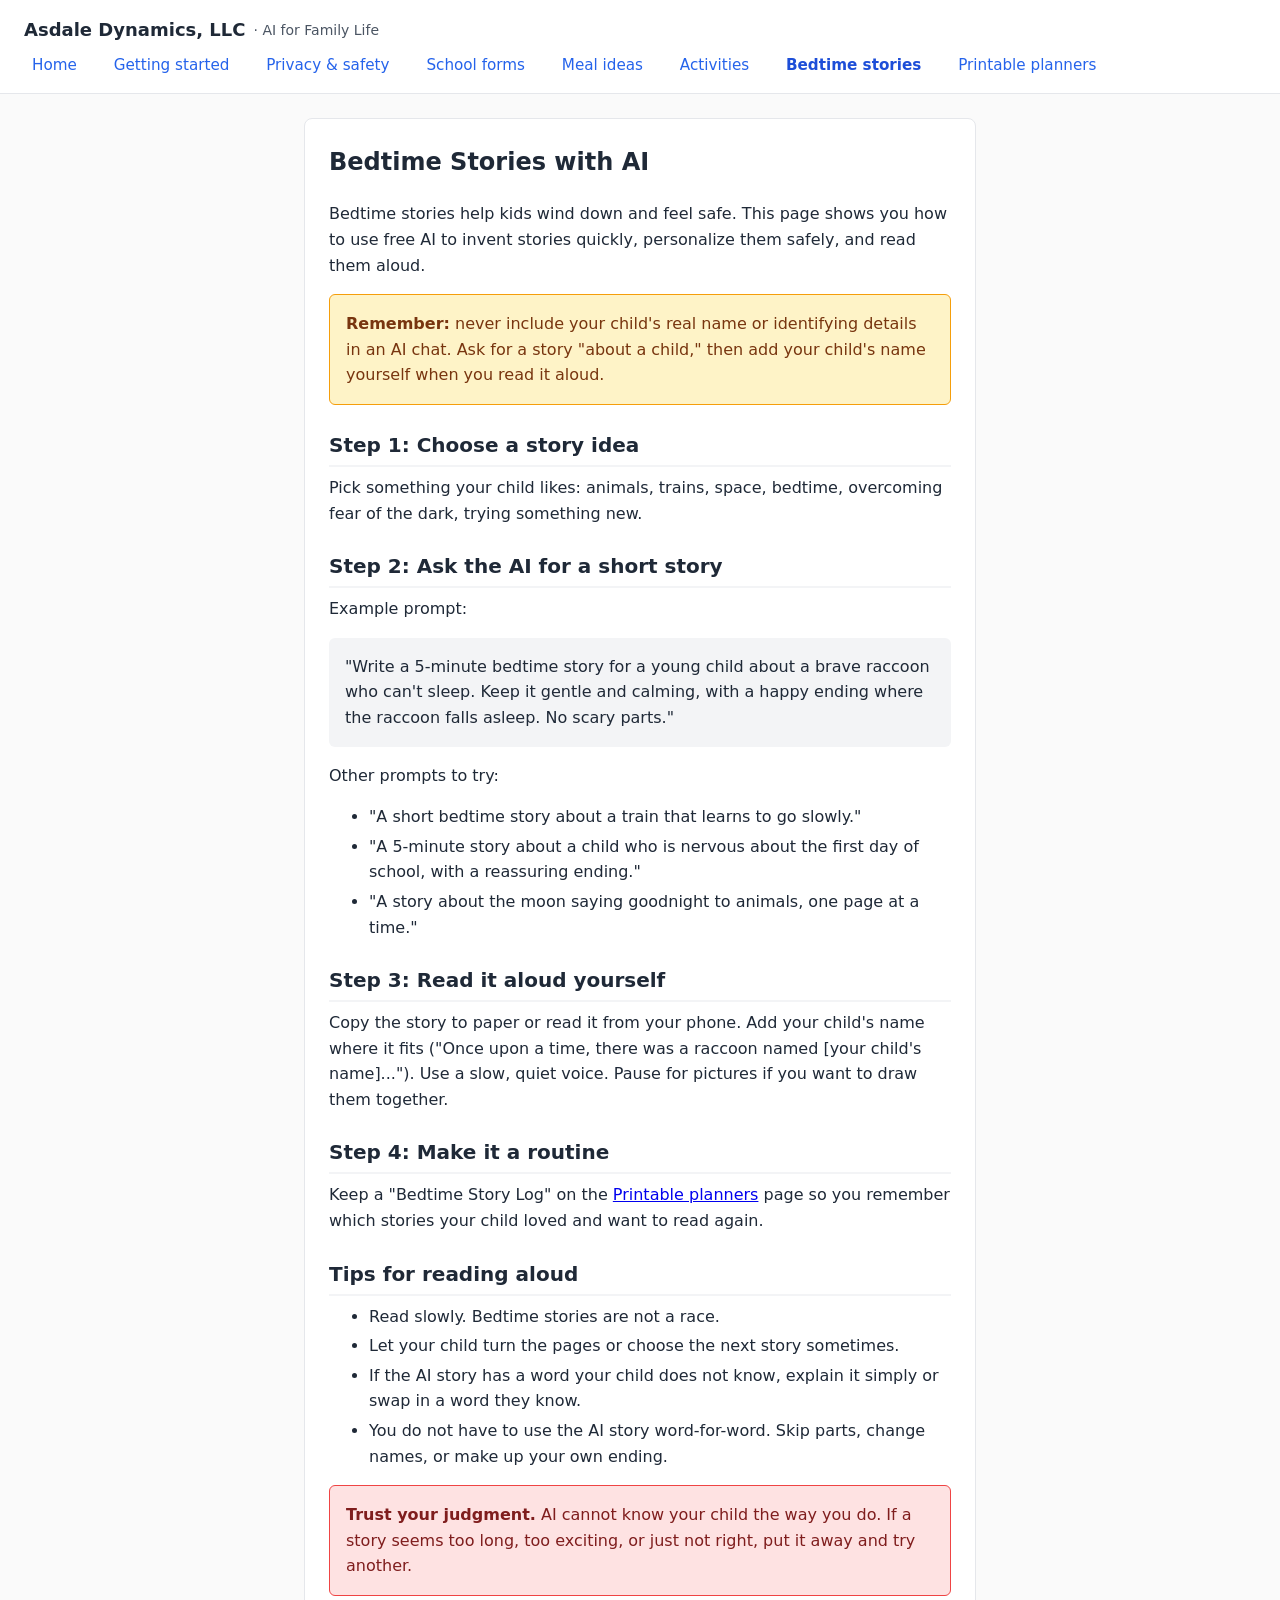
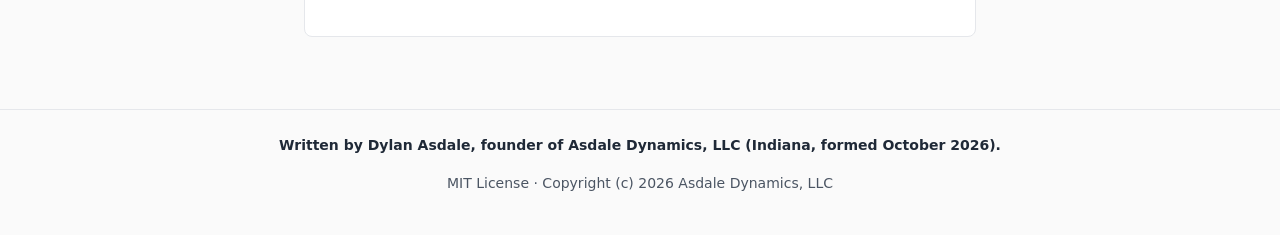
==== site/bedtime-stories.html @ 3ac999c6 "Add AI for family life beginner manual and static site" ====
<!DOCTYPE html>
<html lang="en">
<head>
<meta charset="utf-8">
<meta name="viewport" content="width=device-width, initial-scale=1">
<title>Bedtime Stories</title>
<link rel="stylesheet" href="css/style.css">
</head>
<body>
<a href="#content" class="skip-link">Skip to main content</a>
<header>
  <a href="index.html" class="brand">
    <span>Asdale Dynamics, LLC</span><span class="small">· AI for Family Life</span>
  </a>
  <nav>
    <a href="index.html">Home</a>
    <a href="getting-started.html">Getting started</a>
    <a href="privacy-safety.html">Privacy &amp; safety</a>
    <a href="school-forms.html">School forms</a>
    <a href="meal-ideas.html">Meal ideas</a>
    <a href="activities.html">Activities</a>
    <a href="bedtime-stories.html" class="active">Bedtime stories</a>
    <a href="printable-planners.html">Printable planners</a>
  </nav>
</header>
<main id="content">
<section>
<h1>Bedtime Stories with AI</h1>
<p>Bedtime stories help kids wind down and feel safe. This page shows you how to use free AI to invent stories quickly, personalize them safely, and read them aloud.</p>
<div class="card golden-rule">
<p><strong>Remember:</strong> never include your child's real name or identifying details in an AI chat. Ask for a story "about a child," then add your child's name yourself when you read it aloud.</p>
</div>

<h2>Step 1: Choose a story idea</h2>
<p>Pick something your child likes: animals, trains, space, bedtime, overcoming fear of the dark, trying something new.</p>

<h2>Step 2: Ask the AI for a short story</h2>
<p>Example prompt:</p>
<div class="card">
<p>"Write a 5-minute bedtime story for a young child about a brave raccoon who can't sleep. Keep it gentle and calming, with a happy ending where the raccoon falls asleep. No scary parts."</p>
</div>
<p>Other prompts to try:</p>
<ul>
<li>"A short bedtime story about a train that learns to go slowly."</li>
<li>"A 5-minute story about a child who is nervous about the first day of school, with a reassuring ending."</li>
<li>"A story about the moon saying goodnight to animals, one page at a time."</li>
</ul>

<h2>Step 3: Read it aloud yourself</h2>
<p>Copy the story to paper or read it from your phone. Add your child's name where it fits ("Once upon a time, there was a raccoon named [your child's name]..."). Use a slow, quiet voice. Pause for pictures if you want to draw them together.</p>

<h2>Step 4: Make it a routine</h2>
<p>Keep a "Bedtime Story Log" on the <a href="printable-planners.html">Printable planners</a> page so you remember which stories your child loved and want to read again.</p>

<h2>Tips for reading aloud</h2>
<ul>
<li>Read slowly. Bedtime stories are not a race.</li>
<li>Let your child turn the pages or choose the next story sometimes.</li>
<li>If the AI story has a word your child does not know, explain it simply or swap in a word they know.</li>
<li>You do not have to use the AI story word-for-word. Skip parts, change names, or make up your own ending.</li>
</ul>

<div class="card disclaimer">
<p><strong>Trust your judgment.</strong> AI cannot know your child the way you do. If a story seems too long, too exciting, or just not right, put it away and try another.</p>
</div>
</section>
</main>
<footer>
<p class="credit">Written by Dylan Asdale, founder of <strong>Asdale Dynamics, LLC</strong> (Indiana, formed October 2026).</p>
<p>MIT License · Copyright (c) 2026 Asdale Dynamics, LLC</p>
</footer>
</body>
</html>
---- site/css/style.css ----
/* Asdale Dynamics, LLC — AI for Family Life beginner site */
/* Simple, warm, print-friendly styles */

:root {
  --ink: #1f2937;
  --muted: #4b5563;
  --bg: #fafafa;
  --paper: #ffffff;
  --accent: #2563eb;
  --accent-hover: #1d4ed8;
  --line: #e5e7eb;
  --soft-bg: #f3f4f6;
}

* { box-sizing: border-box; }
html { line-height: 1.6; }

body {
  margin: 0;
  font-family: ui-sans-serif, system-ui, -apple-system, Segoe UI, Roboto, Helvetica, Arial, sans-serif;
  color: var(--ink);
  background: var(--bg);
}

.skip-link {
  position: absolute;
  left: -9999px;
  top: auto;
  width: 1px;
  height: 1px;
  overflow: hidden;
}

header {
  background: var(--paper);
  border-bottom: 1px solid var(--line);
  padding: 1rem 1.5rem;
  position: sticky;
  top: 0;
}

header .brand {
  display: flex;
  align-items: center;
  gap: 0.5rem;
  text-decoration: none;
  color: var(--ink);
  font-weight: 700;
  font-size: 1.125rem;
}

header .brand .small { font-weight: 400; font-size: 0.875rem; color: var(--muted); }

nav {
  margin-top: 0.5rem;
  font-size: 0.95rem;
}

nav a {
  color: var(--accent);
  text-decoration: none;
  margin-right: 1rem;
  padding: 0.25rem 0.5rem;
  border-radius: 4px;
}

nav a:hover, nav a:focus { background: var(--soft-bg); outline: 2px solid var(--accent); }
nav a.active { color: var(--accent-hover); font-weight: 600; }

main {
  max-width: 720px;
  margin: 0 auto;
  padding: 1.5rem 1.5rem 3rem;
}

section { background: var(--paper); padding: 1.5rem; border-radius: 8px; border: 1px solid var(--line); margin-bottom: 1.5rem; }

h1 { font-size: 1.5rem; margin-top: 0; }
h2 { font-size: 1.25rem; margin: 1.5rem 0 0.5rem; border-bottom: 2px solid var(--soft-bg); padding-bottom: 0.25rem; }
h3 { font-size: 1.05rem; margin: 1rem 0 0.25rem; }

p { margin: 0 0 1rem; }
ul, ol { margin: 0 0 1rem 1.25rem; padding-left: 1.25rem; }
li { margin-bottom: 0.25rem; }

table { width: 100%; border-collapse: collapse; margin: 1rem 0; font-size: 0.95rem; }
th, td { border: 1px solid var(--line); padding: 0.5rem; text-align: left; }
th { background: var(--soft-bg); font-weight: 600; }

.card { background: var(--soft-bg); padding: 1rem; border-radius: 6px; margin: 1rem 0; }
.card p { margin: 0; }

.golden-rule {
  background: #fef3c7;
  border: 1px solid #f59e0b;
  color: #78350f;
  padding: 1rem;
  border-radius: 6px;
  margin: 1rem 0;
}

.disclaimer {
  background: #fee2e2;
  border: 1px solid #ef4444;
  color: #7f1d1d;
  padding: 1rem;
  border-radius: 6px;
  margin: 1rem 0;
}

footer {
  border-top: 1px solid var(--line);
  padding: 1.5rem;
  font-size: 0.875rem;
  color: var(--muted);
  text-align: center;
}

.credit { font-weight: 600; color: var(--ink); }

/* Printable planner page overrides */
.printable section { break-inside: avoid; }
.print-table th, .print-table td { border: 1px solid #374151; padding: 0.6rem; }
.print-table th { background: #e5e7eb; }

/* Print */
@media print {
  body { background: #fff; color: #000; }
  header, nav, footer { display: none; }
  section { border: none; background: none; box-shadow: none; padding: 0; margin: 0; page-break-inside: avoid; }
  h2 { border-bottom: 1px solid #000; }
  .no-print { display: none !important; }
  a { color: #000; text-decoration: none; }
}

@page { margin: 1.5cm; }
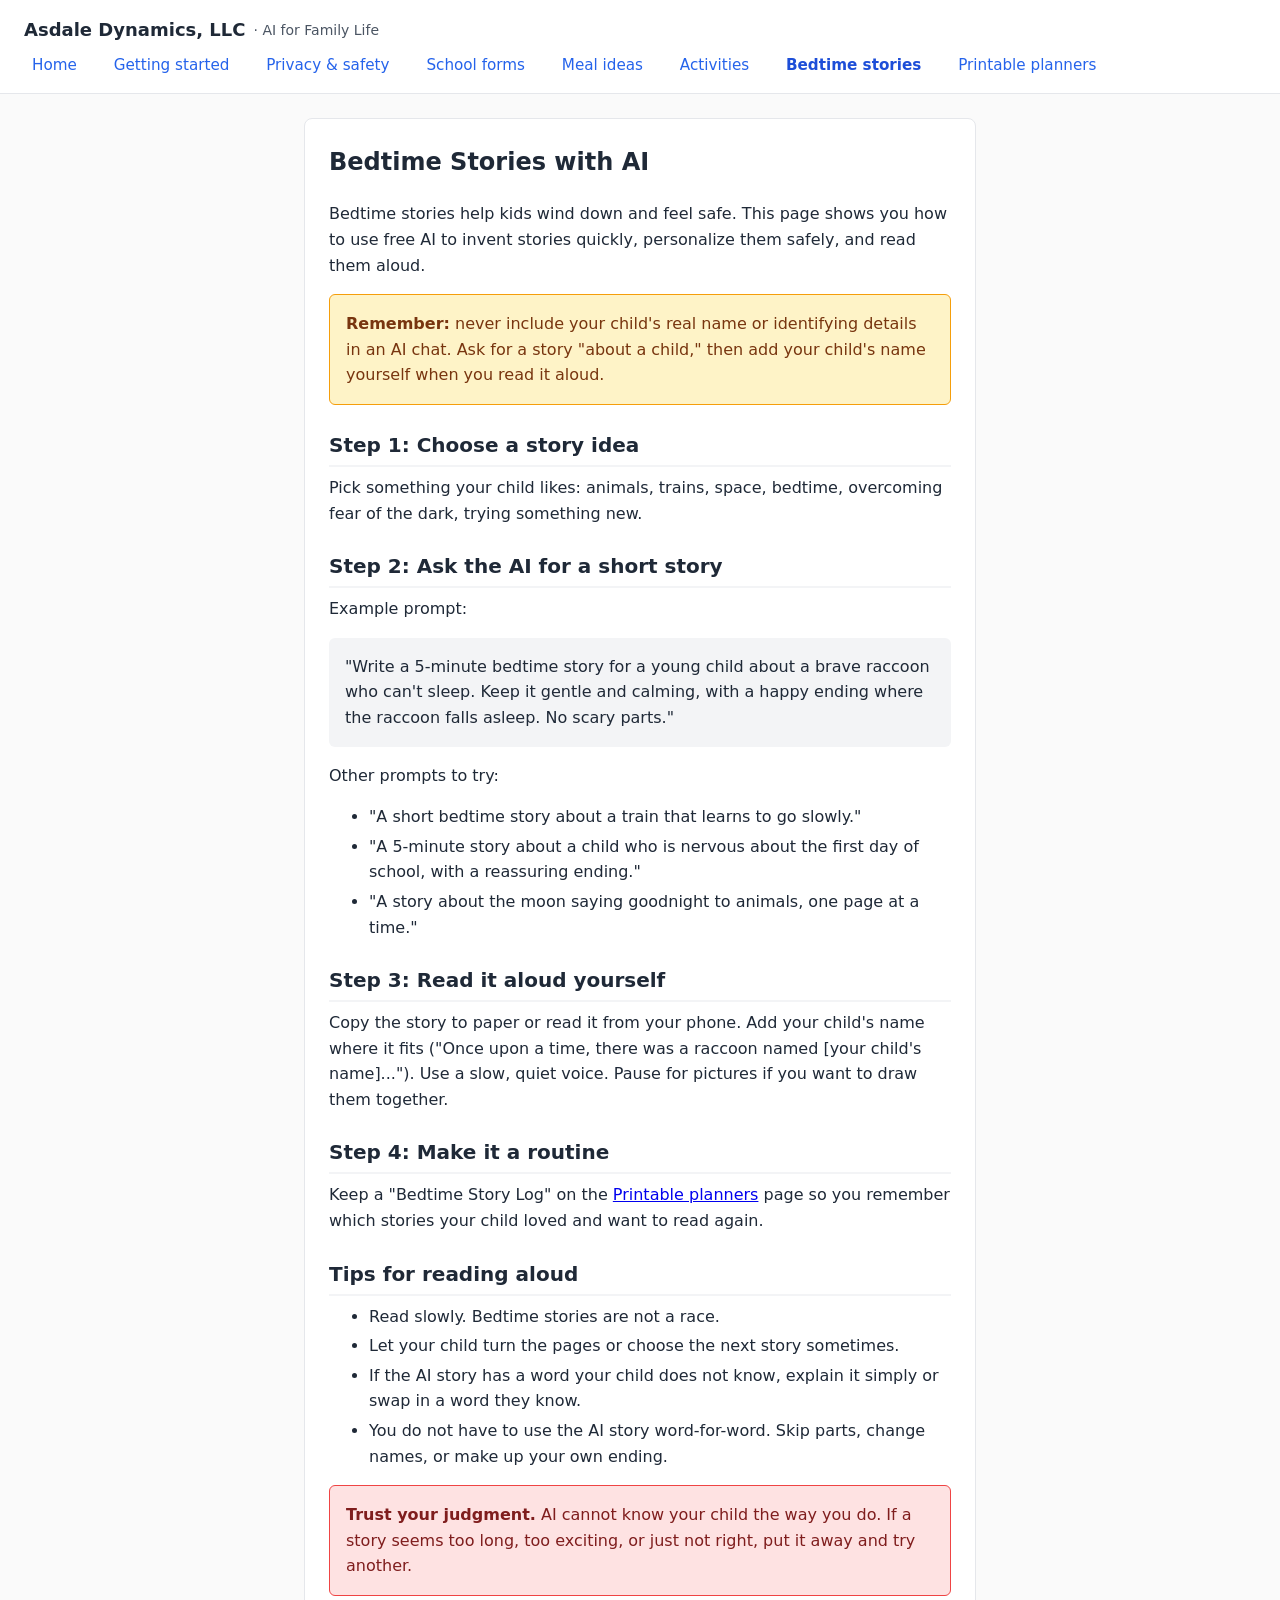
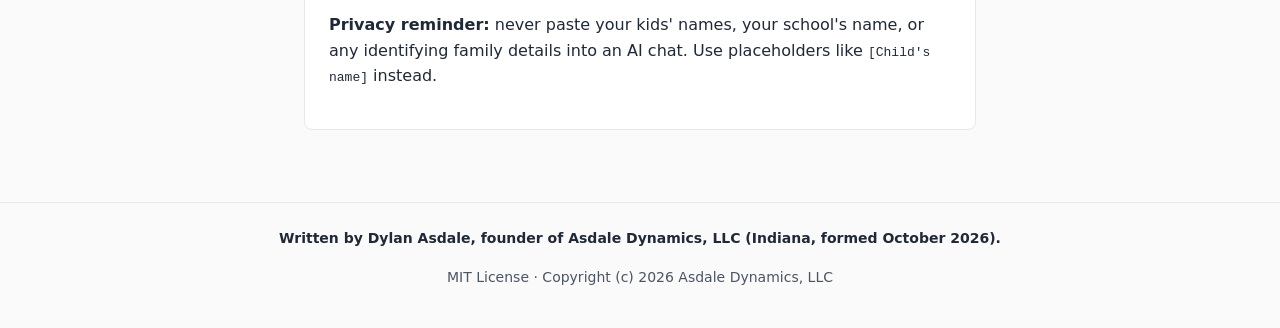
==== commit 9828c9cf: "Improve README, strengthen verification, add privacy reminders to all pages, remove personal data ex" ====
--- a/site/bedtime-stories.html
+++ b/site/bedtime-stories.html
@@ -63,6 +63,8 @@
 <div class="card disclaimer">
 <p><strong>Trust your judgment.</strong> AI cannot know your child the way you do. If a story seems too long, too exciting, or just not right, put it away and try another.</p>
 </div>
+
+<p><strong>Privacy reminder:</strong> never paste your kids' names, your school's name, or any identifying family details into an AI chat. Use placeholders like <code>[Child's name]</code> instead.</p>
 </section>
 </main>
 <footer>
